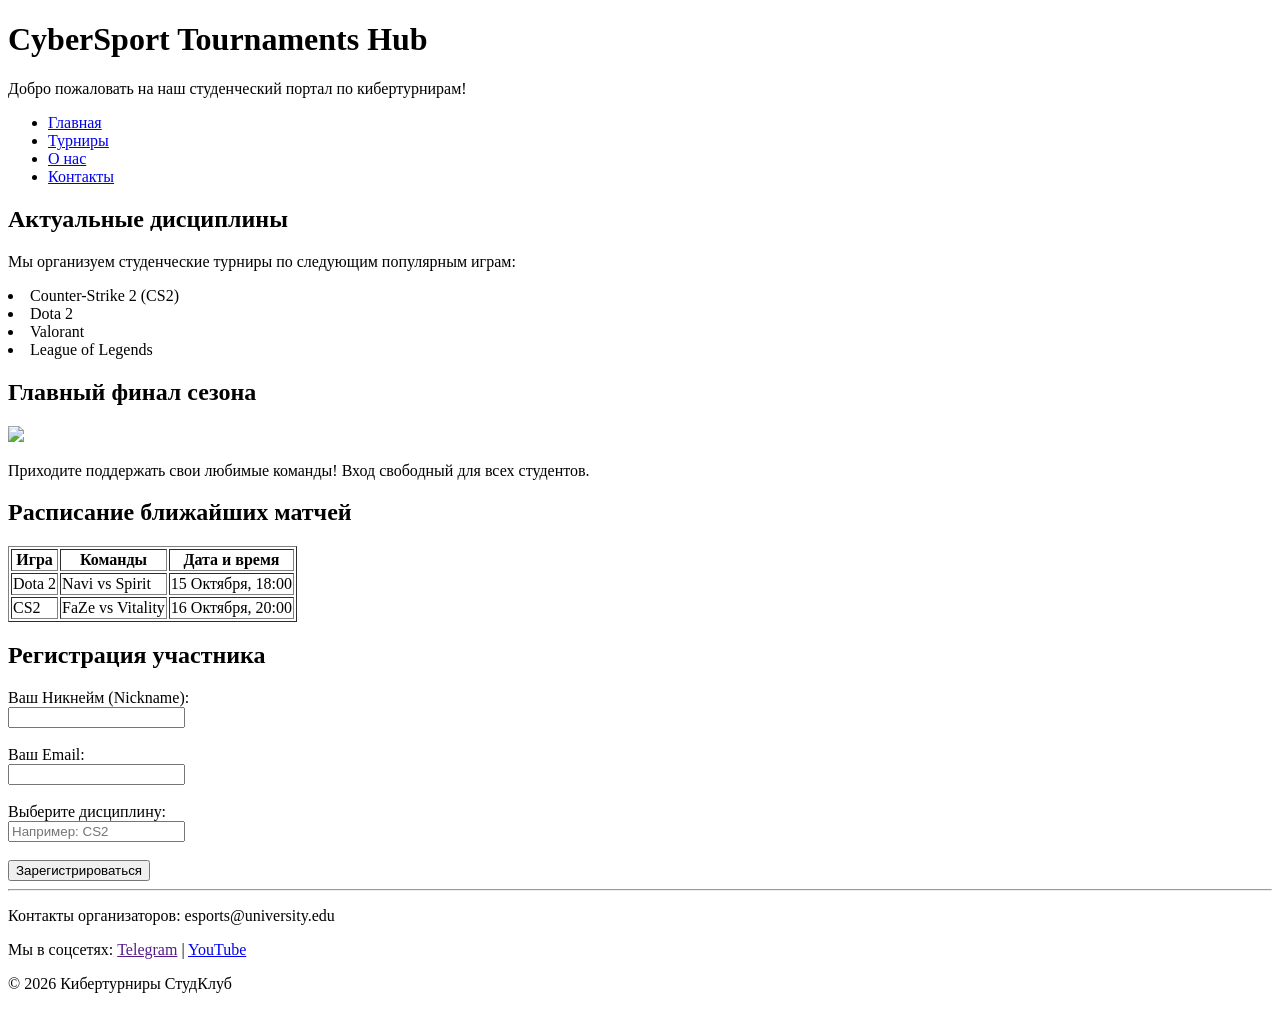
==== contact.html @ bd3633f8 "Rename Assainment 2.html to contact.html" ====
<!DOCTYPE html>
<html lang="ru">
<head>
    <meta charset="UTF-8">
    <title>Киберспортивные Турниры 2026 - Главная</title>
</head>
<body>

    <!-- Шапка сайта -->
    <header>
        <h1>CyberSport Tournaments Hub</h1>
        <p>Добро пожаловать на наш студенческий портал по кибертурнирам!</p>
    </header>

    <!-- Навигация (просто ссылки списком) -->
    <nav>
        <ul>
            <li><a href="index.html">Главная</a></li>
            <li><a href="services.html">Турниры</a></li>
            <li><a href="about.html">О нас</a></li>
            <li><a href="contact.html">Контакты</a></li>
        </ul>
    </nav>

    <main>
        <!-- Секция 1: Описание -->
        <section>
            <h2>Актуальные дисциплины</h2>
            <p>Мы организуем студенческие турниры по следующим популярным играм:</p>
            
            <!-- Банальная студенческая ошибка №1: Одиночный <li> вне списка (забыл закрыть или открыть <ul>) -->
            <li>Counter-Strike 2 (CS2)</li>
            <li>Dota 2</li>
            <li>Valorant</li>
            <li>League of Legends</li>
        </section>

        <!-- Секция 2: Фото и баннер -->
        <section>
            <h2>Главный финал сезона</h2>
            <!-- Банальная студенческая ошибка №2: Забыл атрибут alt у картинки и путь написал просто на файл -->
            <img src="tournament_banner.jpg" width="400">
            <p>Приходите поддержать свои любимые команды! Вход свободный для всех студентов.</p>
        </section>

        <!-- Секция 3: Таблица расписания -->
        <section>
            <h2>Расписание ближайших матчей</h2>
            <!-- Простая таблица с атрибутом border, как делают новички -->
            <table border="1">
                <tr>
                    <th>Игра</th>
                    <th>Команды</th>
                    <th>Дата и время</th>
                </tr>
                <tr>
                    <td>Dota 2</td>
                    <td>Navi vs Spirit</td>
                    <td>15 Октября, 18:00</td>
                </tr>
                <tr>
                    <td>CS2</td>
                    <td>FaZe vs Vitality</td>
                    <td>16 Октября, 20:00</td>
                </tr>
            </table>
        </section>

        <!-- Секция 4: Форма регистрации на турнир -->
        <section>
            <h2>Регистрация участника</h2>
            <form>
                <!-- Банальная студенческая ошибка №3: Не привязал <label> к <input> через атрибуты for и id -->
                <label>Ваш Никнейм (Nickname):</label><br>
                <input type="text" name="nickname"><br><br>

                <label>Ваш Email:</label><br>
                <input type="email" name="email"><br><br>

                <label>Выберите дисциплину:</label><br>
                <input type="text" placeholder="Например: CS2"><br><br>

                <!-- Обычная кнопка отправки -->
                <input type="submit" value="Зарегистрироваться">
            </form>
        </section>
    </main>

    <!-- Подвал сайта -->
    <footer>
        <hr>
        <p>Контакты организаторов: esports@university.edu</p>
        <!-- Банальная студенческая ошибка №4: Опечатка в теге или незакрытая ссылка (тут просто пустой href) -->
        <p>Мы в соцсетях: <a href="">Telegram</a> | <a href="https://youtube.com">YouTube</a></p>
        <p>&copy; 2026 Кибертурниры СтудКлуб</p>
    </footer>

</body>
</html>
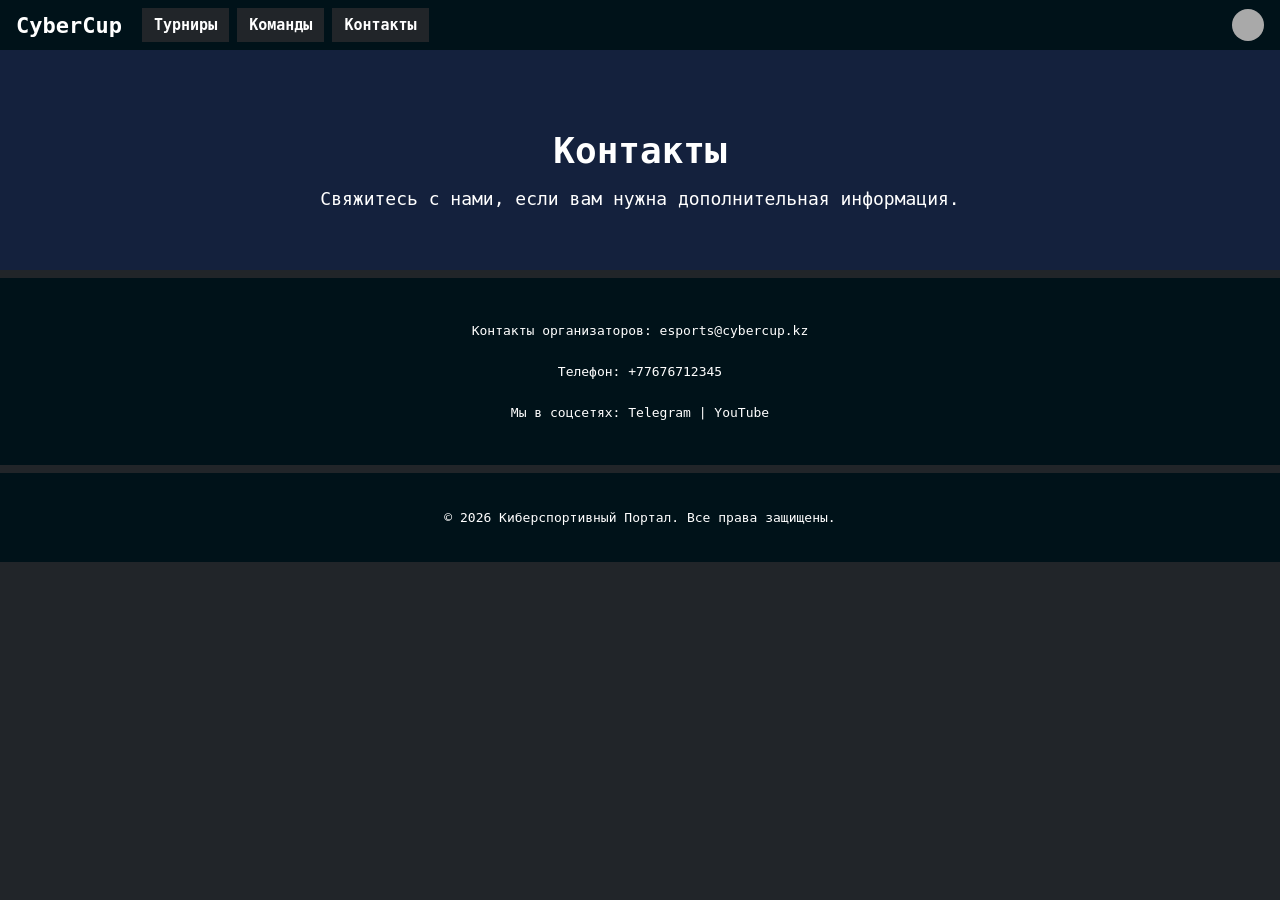
==== commit e9ebf357: "Add files via upload" ====
--- a/contact.html
+++ b/contact.html
@@ -1,99 +1,45 @@
 <!DOCTYPE html>
 <html lang="ru">
-<head>
-    <meta charset="UTF-8">
-    <title>Киберспортивные Турниры 2026 - Главная</title>
-</head>
-<body>
+    <head>
+        <meta charset="UTF-8">
+        <meta name="viewport" content="width=device-width, initial-scale=1.0">
+        <title>CyberCup | Contacts</title>
+        <link rel="stylesheet" href="css/style.css">
+    </head>
+    <body>
+        <header class="navbar">
+            <div class="nav-wrapper">
+                <a href="index.html" class="logo">CyberCup</a>
+                <nav>
+                    <a class="nav-link" href="tournaments.html">Турниры</a>
+                    <a class="nav-link" href="teams.html">Команды</a>
+                    <a class="nav-link" href="contact.html">Контакты</a>
+                </nav>
+            </div>
+            <div class="avatar">
+                <div>&nbsp;</div>
+            </div>
+        </header>
 
-    <!-- Шапка сайта -->
-    <header>
-        <h1>CyberSport Tournaments Hub</h1>
-        <p>Добро пожаловать на наш студенческий портал по кибертурнирам!</p>
-    </header>
+        <div class="container">
+            <section class="about-card">
+                <div class="about-text">
+                    <h1>Контакты</h1>
+                    <p>
+                        Свяжитесь с нами, если вам нужна дополнительная информация.
+                    </p>
+                </div>
+            </section>
 
-    <!-- Навигация (просто ссылки списком) -->
-    <nav>
-        <ul>
-            <li><a href="index.html">Главная</a></li>
-            <li><a href="services.html">Турниры</a></li>
-            <li><a href="about.html">О нас</a></li>
-            <li><a href="contact.html">Контакты</a></li>
-        </ul>
-    </nav>
+            <section class="card">
+                <p>Контакты организаторов: esports@cybercup.kz</p>
+                <p>Телефон: +77676712345</p>
+                <p>Мы в соцсетях: Telegram | YouTube</p>
+            </section>
 
-    <main>
-        <!-- Секция 1: Описание -->
-        <section>
-            <h2>Актуальные дисциплины</h2>
-            <p>Мы организуем студенческие турниры по следующим популярным играм:</p>
-            
-            <!-- Банальная студенческая ошибка №1: Одиночный <li> вне списка (забыл закрыть или открыть <ul>) -->
-            <li>Counter-Strike 2 (CS2)</li>
-            <li>Dota 2</li>
-            <li>Valorant</li>
-            <li>League of Legends</li>
-        </section>
-
-        <!-- Секция 2: Фото и баннер -->
-        <section>
-            <h2>Главный финал сезона</h2>
-            <!-- Банальная студенческая ошибка №2: Забыл атрибут alt у картинки и путь написал просто на файл -->
-            <img src="tournament_banner.jpg" width="400">
-            <p>Приходите поддержать свои любимые команды! Вход свободный для всех студентов.</p>
-        </section>
-
-        <!-- Секция 3: Таблица расписания -->
-        <section>
-            <h2>Расписание ближайших матчей</h2>
-            <!-- Простая таблица с атрибутом border, как делают новички -->
-            <table border="1">
-                <tr>
-                    <th>Игра</th>
-                    <th>Команды</th>
-                    <th>Дата и время</th>
-                </tr>
-                <tr>
-                    <td>Dota 2</td>
-                    <td>Navi vs Spirit</td>
-                    <td>15 Октября, 18:00</td>
-                </tr>
-                <tr>
-                    <td>CS2</td>
-                    <td>FaZe vs Vitality</td>
-                    <td>16 Октября, 20:00</td>
-                </tr>
-            </table>
-        </section>
-
-        <!-- Секция 4: Форма регистрации на турнир -->
-        <section>
-            <h2>Регистрация участника</h2>
-            <form>
-                <!-- Банальная студенческая ошибка №3: Не привязал <label> к <input> через атрибуты for и id -->
-                <label>Ваш Никнейм (Nickname):</label><br>
-                <input type="text" name="nickname"><br><br>
-
-                <label>Ваш Email:</label><br>
-                <input type="email" name="email"><br><br>
-
-                <label>Выберите дисциплину:</label><br>
-                <input type="text" placeholder="Например: CS2"><br><br>
-
-                <!-- Обычная кнопка отправки -->
-                <input type="submit" value="Зарегистрироваться">
-            </form>
-        </section>
-    </main>
-
-    <!-- Подвал сайта -->
-    <footer>
-        <hr>
-        <p>Контакты организаторов: esports@university.edu</p>
-        <!-- Банальная студенческая ошибка №4: Опечатка в теге или незакрытая ссылка (тут просто пустой href) -->
-        <p>Мы в соцсетях: <a href="">Telegram</a> | <a href="https://youtube.com">YouTube</a></p>
-        <p>&copy; 2026 Кибертурниры СтудКлуб</p>
-    </footer>
-
-</body>
+            <footer class="footer">
+                <p>&copy; 2026 Киберспортивный Портал. Все права защищены.</p>
+            </footer>
+        </div>
+    </body>
 </html>
--- a/css/style.css
+++ b/css/style.css
@@ -0,0 +1,276 @@
+*, *::before, *::after {
+    box-sizing: border-box;
+}
+
+html {
+    font-family: monospace;
+}
+
+body {
+    background-color: #212529;
+    color: white;
+    margin: 0;
+    overflow-x: hidden;
+}
+
+.navbar {
+    display: flex;
+    position: fixed;
+    top: 0;
+    left: 0;
+    background-color: #001219;
+    align-items: center;
+    justify-content: space-between;
+    width: 100%;
+    z-index: 1000;
+    padding: 8px 16px;
+}
+
+.nav-wrapper {
+    display: flex;
+    flex-direction: row;
+    align-items: center;
+    gap: 20px;
+    flex-wrap: wrap;
+}
+
+.logo {
+    color: white;
+    text-decoration: none;
+    font-size: 22px;
+    font-weight: bold;
+}
+
+nav {
+    display: flex;
+    gap: 8px;
+    flex-wrap: wrap;
+}
+
+.nav-link {
+    text-decoration: none;
+    background-color: #212529;
+    color: white;
+    font-size: 15px;
+    font-weight: bold;
+    padding: 8px 12px;
+    transition: background-color 0.2s ease;
+}
+
+.nav-link:hover {
+    background-color: #14213d;
+}
+
+.avatar {
+    display: flex;
+    background-color: darkgray;
+    border-radius: 100%;
+    min-width: 32px;
+    height: 32px;
+}
+
+.container {
+    display: flex;
+    flex-direction: column;
+    margin-top: 40px;
+    gap: 8px;
+    width: 100%;
+}
+
+.about-card {
+    background-color: #14213d;
+    color: white;
+    padding: 60px 20px;
+    text-align: center;
+}
+
+.about-text h1 {
+    font-size: clamp(24px, 4vw, 36px);
+    margin-bottom: 16px;
+}
+
+.about-text p {
+    font-size: clamp(14px, 2vw, 18px);
+    max-width: 750px;
+    margin: 0 auto;
+    line-height: 1.3;
+}
+
+.card {
+    background-color: #001219;
+    color: white;
+    padding: 32px 16px;
+    display: flex;
+    flex-direction: column;
+    align-items: center;
+    width: 100%;
+}
+
+.card h2 {
+    font-size: clamp(20px, 3vw, 28px);
+    margin-bottom: 24px;
+    text-align: center;
+}
+
+.projects-grid,
+.tournaments-grid {
+    display: grid;
+    grid-template-columns: repeat(auto-fit, minmax(300px, 1fr));
+    max-width: 1100px;
+    width: 100%;
+    gap: 16px;
+    padding: 0 8px;
+}
+
+.teams-grid {
+    display: grid;
+    grid-template-columns: repeat(auto-fit, minmax(260px, 1fr));
+    max-width: 1200px;
+    width: 100%;
+    gap: 16px;
+    padding: 0 8px;
+}
+
+.project-card,
+.tournament-card,
+.team-card {
+    background-color: #212529;
+    color: white;
+    padding: 16px;
+    text-align: center;
+    display: flex;
+    flex-direction: column;
+    justify-content: center;
+    align-items: center;
+}
+
+.team-card img,
+.tournament-card img {
+    max-width: 100%;
+    height: auto;
+    object-fit: cover;
+}
+
+.skills-list {
+    display: flex;
+    flex-wrap: wrap;
+    justify-content: center;
+    gap: 16px;
+    padding: 0;
+    list-style: none;
+    max-width: 900px;
+}
+
+.skills-list li {
+    background-color: #212529;
+    padding: 12px 16px;
+    text-align: center;
+}
+
+.contact-form {
+    display: flex;
+    flex-direction: column;
+    align-items: center;
+    width: 100%;
+}
+
+.form-group {
+    display: flex;
+    flex-direction: column;
+    margin-bottom: 16px;
+    width: 100%;
+    max-width: 450px;
+    gap: 8px;
+    padding: 0 8px;
+}
+
+.form-group input,
+.form-group textarea {
+    width: 100%;
+    padding: 12px;
+    border: 1px solid #495057;
+    background-color: #212529;
+    color: white;
+    font-family: inherit;
+}
+
+.btn {
+    background-color: #14213d;
+    color: white;
+    border: none;
+    padding: 12px 32px;
+    font-size: 16px;
+    font-weight: bold;
+    cursor: pointer;
+    transition: background 0.2s ease;
+}
+
+.btn:hover {
+    background-color: #1d3557;
+}
+
+.footer {
+    display: flex;
+    align-items: center;
+    justify-content: center;
+    background-color: #001219;
+    color: white;
+    padding: 24px 16px;
+    text-align: center;
+}
+
+@media screen and (max-width: 768px) {
+    .container {
+        margin-top: 45px;
+    }
+
+    .navbar {
+        padding: 10px 12px;
+    }
+
+    .skills-list {
+        flex-direction: column;
+        width: 100%;
+        max-width: 320px;
+    }
+
+    .skills-list li {
+        width: 100%;
+    }
+}
+
+@media screen and (max-width: 480px) {
+    .container {
+        margin-top: 60px;
+    }
+
+    .nav-wrapper {
+        justify-content: center;
+        gap: 12px;
+    }
+
+    .navbar {
+        justify-content: center;
+        gap: 12px;
+    }
+
+    .avatar {
+        display: none;
+    }
+
+    nav {
+        justify-content: center;
+        width: 100%;
+    }
+
+    .nav-link {
+        font-size: 14px;
+        padding: 6px 10px;
+    }
+
+    .projects-grid,
+    .tournaments-grid,
+    .teams-grid {
+        grid-template-columns: 1fr;
+    }
+}
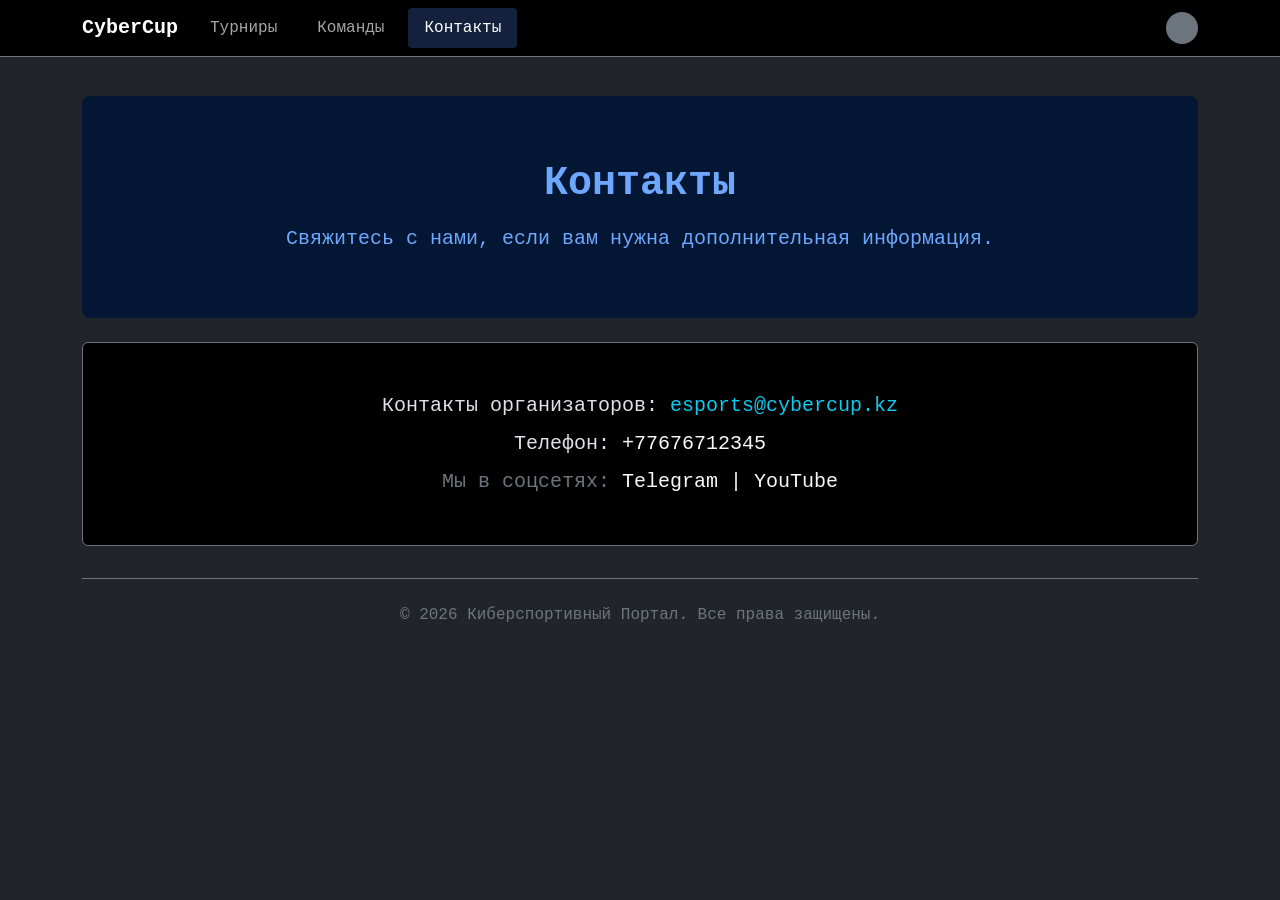
==== commit 8481ab14: "upd: bootstrap instead of css" ====
--- a/contact.html
+++ b/contact.html
@@ -1,45 +1,56 @@
 <!DOCTYPE html>
-<html lang="ru">
-    <head>
-        <meta charset="UTF-8">
-        <meta name="viewport" content="width=device-width, initial-scale=1.0">
-        <title>CyberCup | Contacts</title>
-        <link rel="stylesheet" href="css/style.css">
-    </head>
-    <body>
-        <header class="navbar">
-            <div class="nav-wrapper">
-                <a href="index.html" class="logo">CyberCup</a>
-                <nav>
-                    <a class="nav-link" href="tournaments.html">Турниры</a>
-                    <a class="nav-link" href="teams.html">Команды</a>
-                    <a class="nav-link" href="contact.html">Контакты</a>
-                </nav>
+<html lang="ru" data-bs-theme="dark">
+<head>
+    <meta charset="UTF-8">
+    <meta name="viewport" content="width=device-width, initial-scale=1.0">
+    <title>CyberCup | Contacts</title>
+    <link href="https://cdn.jsdelivr.net/npm/bootstrap@5.3.3/dist/css/bootstrap.min.css" rel="stylesheet">
+    <link rel="stylesheet" href="css/style.css">
+</head>
+<body class="font-monospace bg-dark text-light">
+    <nav class="navbar navbar-expand-lg bg-black border-bottom border-secondary fixed-top">
+        <div class="container">
+            <a class="navbar-brand fw-bold" href="index.html">CyberCup</a>
+            <button class="navbar-toggler" type="button" data-bs-toggle="collapse" data-bs-target="#mainNavbar">
+                <span class="navbar-toggler-icon"></span>
+            </button>
+            <div class="collapse navbar-collapse" id="mainNavbar">
+                <ul class="navbar-nav me-auto mb-2 mb-lg-0 gap-lg-2">
+                    <li class="nav-item"><a class="nav-link px-3" href="tournaments.html">Турниры</a></li>
+                    <li class="nav-item"><a class="nav-link px-3" href="teams.html">Команды</a></li>
+                    <li class="nav-item"><a class="nav-link active px-3" href="contact.html">Контакты</a></li>
+                </ul>
+                <div class="d-none d-lg-block">
+                    <div class="rounded-circle bg-secondary" style="width: 32px; height: 32px;"></div>
+                </div>
             </div>
-            <div class="avatar">
-                <div>&nbsp;</div>
+        </div>
+    </nav>
+
+    <main class="container pt-5 mt-5 d-flex flex-column gap-4">
+        <section class="card bg-primary-subtle text-primary-emphasis border-0 py-5 px-3 text-center rounded-3">
+            <div class="card-body">
+                <h1 class="display-6 fw-bold mb-3">Контакты</h1>
+                <p class="lead mx-auto mb-0" style="max-width: 750px;">
+                    Свяжитесь с нами, если вам нужна дополнительная информация.
+                </p>
             </div>
-        </header>
+        </section>
 
-        <div class="container">
-            <section class="about-card">
-                <div class="about-text">
-                    <h1>Контакты</h1>
-                    <p>
-                        Свяжитесь с нами, если вам нужна дополнительная информация.
-                    </p>
-                </div>
-            </section>
+        <section class="card bg-black border-secondary p-4 text-center">
+            <div class="card-body py-4">
+                <p class="fs-5 mb-2">Контакты организаторов: <a href="mailto:esports@cybercup.kz" class="link-info text-decoration-none">esports@cybercup.kz</a></p>
+                <p class="fs-5 mb-2">Телефон: <a href="tel:+77676712345" class="link-light text-decoration-none">+77676712345</a></p>
+                <p class="fs-5 mb-0 text-secondary">Мы в соцсетях: <span class="text-light">Telegram | YouTube</span></p>
+            </div>
+        </section>
 
-            <section class="card">
-                <p>Контакты организаторов: esports@cybercup.kz</p>
-                <p>Телефон: +77676712345</p>
-                <p>Мы в соцсетях: Telegram | YouTube</p>
-            </section>
+        <footer class="text-center py-4 text-secondary border-top border-secondary mt-2">
+            <p class="mb-0">&copy; 2026 Киберспортивный Портал. Все права защищены.</p>
+        </footer>
 
-            <footer class="footer">
-                <p>&copy; 2026 Киберспортивный Портал. Все права защищены.</p>
-            </footer>
-        </div>
-    </body>
+    </main>
+
+    <script src="https://cdn.jsdelivr.net/npm/bootstrap@5.3.3/dist/js/bootstrap.bundle.min.js"></script>
+</body>
 </html>
--- a/css/style.css
+++ b/css/style.css
@@ -1,276 +1,14 @@
-*, *::before, *::after {
-    box-sizing: border-box;
+body {
+    font-family: monospace, sans-serif;
 }
 
-html {
-    font-family: monospace;
-}
-
-body {
-    background-color: #212529;
-    color: white;
-    margin: 0;
-    overflow-x: hidden;
-}
-
-.navbar {
-    display: flex;
-    position: fixed;
-    top: 0;
-    left: 0;
-    background-color: #001219;
-    align-items: center;
-    justify-content: space-between;
-    width: 100%;
-    z-index: 1000;
-    padding: 8px 16px;
-}
-
-.nav-wrapper {
-    display: flex;
-    flex-direction: row;
-    align-items: center;
-    gap: 20px;
-    flex-wrap: wrap;
-}
-
-.logo {
-    color: white;
-    text-decoration: none;
-    font-size: 22px;
-    font-weight: bold;
-}
-
-nav {
-    display: flex;
-    gap: 8px;
-    flex-wrap: wrap;
-}
-
-.nav-link {
-    text-decoration: none;
-    background-color: #212529;
-    color: white;
-    font-size: 15px;
-    font-weight: bold;
-    padding: 8px 12px;
+.navbar .nav-link {
+    border-radius: 4px;
     transition: background-color 0.2s ease;
 }
 
-.nav-link:hover {
+.navbar .nav-link:hover,
+.navbar .nav-link.active {
     background-color: #14213d;
+    color: #fff !important;
 }
-
-.avatar {
-    display: flex;
-    background-color: darkgray;
-    border-radius: 100%;
-    min-width: 32px;
-    height: 32px;
-}
-
-.container {
-    display: flex;
-    flex-direction: column;
-    margin-top: 40px;
-    gap: 8px;
-    width: 100%;
-}
-
-.about-card {
-    background-color: #14213d;
-    color: white;
-    padding: 60px 20px;
-    text-align: center;
-}
-
-.about-text h1 {
-    font-size: clamp(24px, 4vw, 36px);
-    margin-bottom: 16px;
-}
-
-.about-text p {
-    font-size: clamp(14px, 2vw, 18px);
-    max-width: 750px;
-    margin: 0 auto;
-    line-height: 1.3;
-}
-
-.card {
-    background-color: #001219;
-    color: white;
-    padding: 32px 16px;
-    display: flex;
-    flex-direction: column;
-    align-items: center;
-    width: 100%;
-}
-
-.card h2 {
-    font-size: clamp(20px, 3vw, 28px);
-    margin-bottom: 24px;
-    text-align: center;
-}
-
-.projects-grid,
-.tournaments-grid {
-    display: grid;
-    grid-template-columns: repeat(auto-fit, minmax(300px, 1fr));
-    max-width: 1100px;
-    width: 100%;
-    gap: 16px;
-    padding: 0 8px;
-}
-
-.teams-grid {
-    display: grid;
-    grid-template-columns: repeat(auto-fit, minmax(260px, 1fr));
-    max-width: 1200px;
-    width: 100%;
-    gap: 16px;
-    padding: 0 8px;
-}
-
-.project-card,
-.tournament-card,
-.team-card {
-    background-color: #212529;
-    color: white;
-    padding: 16px;
-    text-align: center;
-    display: flex;
-    flex-direction: column;
-    justify-content: center;
-    align-items: center;
-}
-
-.team-card img,
-.tournament-card img {
-    max-width: 100%;
-    height: auto;
-    object-fit: cover;
-}
-
-.skills-list {
-    display: flex;
-    flex-wrap: wrap;
-    justify-content: center;
-    gap: 16px;
-    padding: 0;
-    list-style: none;
-    max-width: 900px;
-}
-
-.skills-list li {
-    background-color: #212529;
-    padding: 12px 16px;
-    text-align: center;
-}
-
-.contact-form {
-    display: flex;
-    flex-direction: column;
-    align-items: center;
-    width: 100%;
-}
-
-.form-group {
-    display: flex;
-    flex-direction: column;
-    margin-bottom: 16px;
-    width: 100%;
-    max-width: 450px;
-    gap: 8px;
-    padding: 0 8px;
-}
-
-.form-group input,
-.form-group textarea {
-    width: 100%;
-    padding: 12px;
-    border: 1px solid #495057;
-    background-color: #212529;
-    color: white;
-    font-family: inherit;
-}
-
-.btn {
-    background-color: #14213d;
-    color: white;
-    border: none;
-    padding: 12px 32px;
-    font-size: 16px;
-    font-weight: bold;
-    cursor: pointer;
-    transition: background 0.2s ease;
-}
-
-.btn:hover {
-    background-color: #1d3557;
-}
-
-.footer {
-    display: flex;
-    align-items: center;
-    justify-content: center;
-    background-color: #001219;
-    color: white;
-    padding: 24px 16px;
-    text-align: center;
-}
-
-@media screen and (max-width: 768px) {
-    .container {
-        margin-top: 45px;
-    }
-
-    .navbar {
-        padding: 10px 12px;
-    }
-
-    .skills-list {
-        flex-direction: column;
-        width: 100%;
-        max-width: 320px;
-    }
-
-    .skills-list li {
-        width: 100%;
-    }
-}
-
-@media screen and (max-width: 480px) {
-    .container {
-        margin-top: 60px;
-    }
-
-    .nav-wrapper {
-        justify-content: center;
-        gap: 12px;
-    }
-
-    .navbar {
-        justify-content: center;
-        gap: 12px;
-    }
-
-    .avatar {
-        display: none;
-    }
-
-    nav {
-        justify-content: center;
-        width: 100%;
-    }
-
-    .nav-link {
-        font-size: 14px;
-        padding: 6px 10px;
-    }
-
-    .projects-grid,
-    .tournaments-grid,
-    .teams-grid {
-        grid-template-columns: 1fr;
-    }
-}
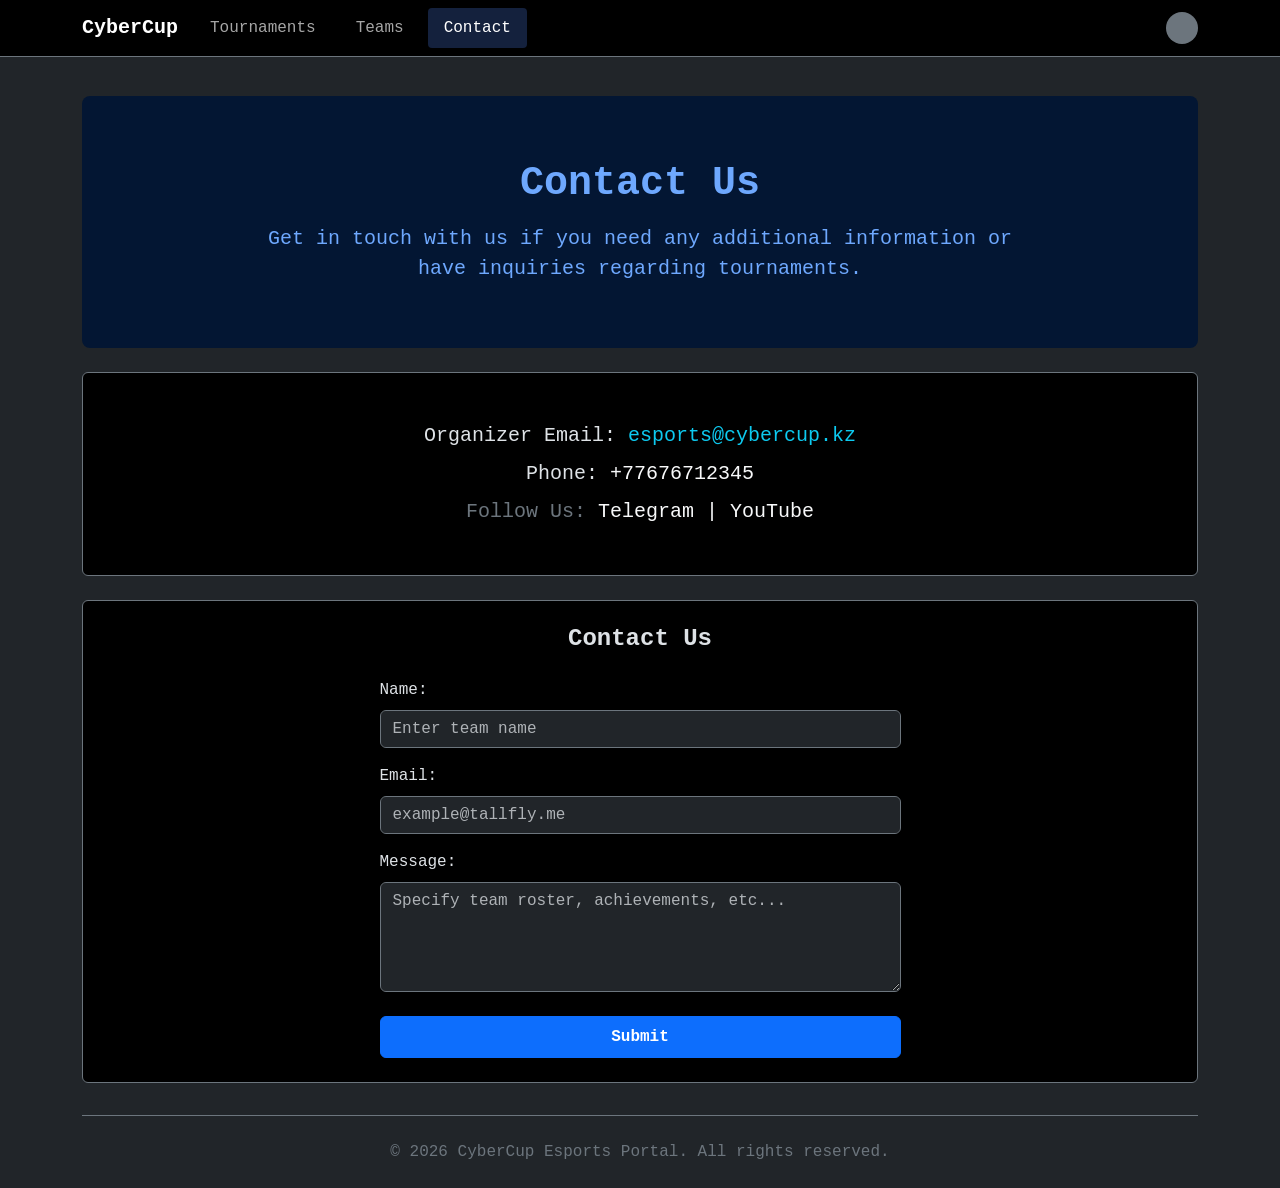
==== commit 917fbcf7: "upd: english localization" ====
--- a/contact.html
+++ b/contact.html
@@ -1,5 +1,5 @@
 <!DOCTYPE html>
-<html lang="ru" data-bs-theme="dark">
+<html lang="en" data-bs-theme="dark">
 <head>
     <meta charset="UTF-8">
     <meta name="viewport" content="width=device-width, initial-scale=1.0">
@@ -11,14 +11,14 @@
     <nav class="navbar navbar-expand-lg bg-black border-bottom border-secondary fixed-top">
         <div class="container">
             <a class="navbar-brand fw-bold" href="index.html">CyberCup</a>
-            <button class="navbar-toggler" type="button" data-bs-toggle="collapse" data-bs-target="#mainNavbar">
+            <button class="navbar-toggler" type="button" data-bs-toggle="collapse" data-bs-target="#mainNavbar" aria-controls="mainNavbar" aria-expanded="false" aria-label="Toggle navigation">
                 <span class="navbar-toggler-icon"></span>
             </button>
             <div class="collapse navbar-collapse" id="mainNavbar">
                 <ul class="navbar-nav me-auto mb-2 mb-lg-0 gap-lg-2">
-                    <li class="nav-item"><a class="nav-link px-3" href="tournaments.html">Турниры</a></li>
-                    <li class="nav-item"><a class="nav-link px-3" href="teams.html">Команды</a></li>
-                    <li class="nav-item"><a class="nav-link active px-3" href="contact.html">Контакты</a></li>
+                    <li class="nav-item"><a class="nav-link px-3" href="tournaments.html">Tournaments</a></li>
+                    <li class="nav-item"><a class="nav-link px-3" href="teams.html">Teams</a></li>
+                    <li class="nav-item"><a class="nav-link active px-3" href="contact.html">Contact</a></li>
                 </ul>
                 <div class="d-none d-lg-block">
                     <div class="rounded-circle bg-secondary" style="width: 32px; height: 32px;"></div>
@@ -30,23 +30,60 @@
     <main class="container pt-5 mt-5 d-flex flex-column gap-4">
         <section class="card bg-primary-subtle text-primary-emphasis border-0 py-5 px-3 text-center rounded-3">
             <div class="card-body">
-                <h1 class="display-6 fw-bold mb-3">Контакты</h1>
+                <h1 class="display-6 fw-bold mb-3">Contact Us</h1>
                 <p class="lead mx-auto mb-0" style="max-width: 750px;">
-                    Свяжитесь с нами, если вам нужна дополнительная информация.
+                    Get in touch with us if you need any additional information or have inquiries regarding tournaments.
                 </p>
             </div>
         </section>
 
         <section class="card bg-black border-secondary p-4 text-center">
             <div class="card-body py-4">
-                <p class="fs-5 mb-2">Контакты организаторов: <a href="mailto:esports@cybercup.kz" class="link-info text-decoration-none">esports@cybercup.kz</a></p>
-                <p class="fs-5 mb-2">Телефон: <a href="tel:+77676712345" class="link-light text-decoration-none">+77676712345</a></p>
-                <p class="fs-5 mb-0 text-secondary">Мы в соцсетях: <span class="text-light">Telegram | YouTube</span></p>
+                <p class="fs-5 mb-2">Organizer Email: <a href="mailto:esports@cybercup.kz" class="link-info text-decoration-none">esports@cybercup.kz</a></p>
+                <p class="fs-5 mb-2">Phone: <a href="tel:+77676712345" class="link-light text-decoration-none">+77676712345</a></p>
+                <p class="fs-5 mb-0 text-secondary">Follow Us: <span class="text-light">Telegram | YouTube</span></p>
+            </div>
+        </section>
+
+        <section id="contact" class="card bg-black border-secondary p-4">
+            <h2 class="h4 fw-bold mb-4 text-center">Contact Us</h2>
+            <div class="row justify-content-center">
+                <div class="col-12 col-md-8 col-lg-6">
+                    <form>
+                        <div class="mb-3">
+                            <label for="name" class="form-label">Name:</label>
+                            <input type="text"
+                                class="form-control bg-dark text-light border-secondary"
+                                id="name"
+                                placeholder="Enter team name"
+                                required
+                            >
+                        </div>
+                        <div class="mb-3">
+                            <label for="email" class="form-label">Email:</label>
+                            <input type="email"
+                                class="form-control bg-dark text-light border-secondary"
+                                id="email"
+                                placeholder="example@tallfly.me"
+                                required
+                            >
+                        </div>
+                        <div class="mb-4">
+                            <label for="message" class="form-label">Message:</label>
+                            <textarea class="form-control bg-dark text-light border-secondary"
+                                id="message"
+                                rows="4"
+                                placeholder="Specify team roster, achievements, etc..."
+                            ></textarea>
+                        </div>
+                        <button type="submit" class="btn btn-primary w-100 py-2 fw-bold">Submit</button>
+                    </form>
+                </div>
             </div>
         </section>
 
         <footer class="text-center py-4 text-secondary border-top border-secondary mt-2">
-            <p class="mb-0">&copy; 2026 Киберспортивный Портал. Все права защищены.</p>
+            <p class="mb-0">&copy; 2026 CyberCup Esports Portal. All rights reserved.</p>
         </footer>
 
     </main>
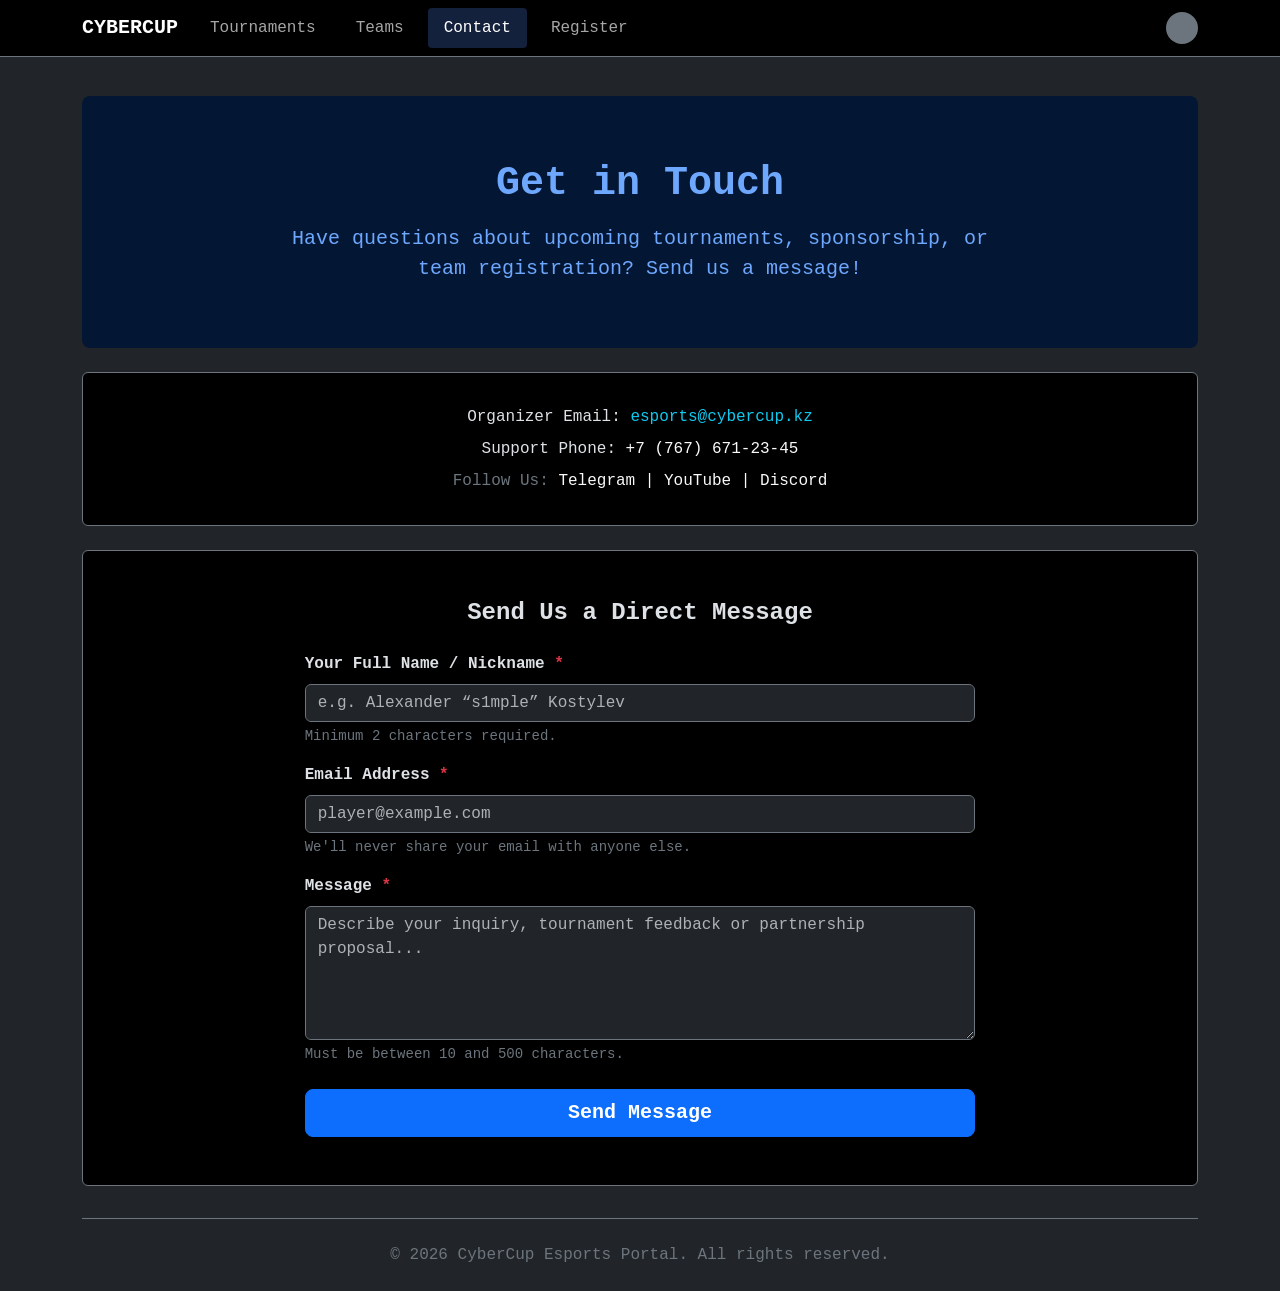
==== commit c4ce52ee: "feat: contact form validation" ====
--- a/contact.html
+++ b/contact.html
@@ -3,14 +3,14 @@
 <head>
     <meta charset="UTF-8">
     <meta name="viewport" content="width=device-width, initial-scale=1.0">
-    <title>CyberCup | Contacts</title>
+    <title>CyberCup | Contact Us</title>
     <link href="https://cdn.jsdelivr.net/npm/bootstrap@5.3.3/dist/css/bootstrap.min.css" rel="stylesheet">
     <link rel="stylesheet" href="css/style.css">
 </head>
 <body class="font-monospace bg-dark text-light">
     <nav class="navbar navbar-expand-lg bg-black border-bottom border-secondary fixed-top">
         <div class="container">
-            <a class="navbar-brand fw-bold" href="index.html">CyberCup</a>
+            <a class="navbar-brand fw-bold text-uppercase" href="index.html">CyberCup</a>
             <button class="navbar-toggler" type="button" data-bs-toggle="collapse" data-bs-target="#mainNavbar" aria-controls="mainNavbar" aria-expanded="false" aria-label="Toggle navigation">
                 <span class="navbar-toggler-icon"></span>
             </button>
@@ -19,6 +19,7 @@
                     <li class="nav-item"><a class="nav-link px-3" href="tournaments.html">Tournaments</a></li>
                     <li class="nav-item"><a class="nav-link px-3" href="teams.html">Teams</a></li>
                     <li class="nav-item"><a class="nav-link active px-3" href="contact.html">Contact</a></li>
+                    <li class="nav-item"><a class="nav-link px-3" href="register.html">Register</a></li>
                 </ul>
                 <div class="d-none d-lg-block">
                     <div class="rounded-circle bg-secondary" style="width: 32px; height: 32px;"></div>
@@ -30,53 +31,76 @@
     <main class="container pt-5 mt-5 d-flex flex-column gap-4">
         <section class="card bg-primary-subtle text-primary-emphasis border-0 py-5 px-3 text-center rounded-3">
             <div class="card-body">
-                <h1 class="display-6 fw-bold mb-3">Contact Us</h1>
+                <h1 class="display-6 fw-bold mb-3">Get in Touch</h1>
                 <p class="lead mx-auto mb-0" style="max-width: 750px;">
-                    Get in touch with us if you need any additional information or have inquiries regarding tournaments.
+                    Have questions about upcoming tournaments, sponsorship, or team registration? Send us a message!
                 </p>
             </div>
         </section>
 
         <section class="card bg-black border-secondary p-4 text-center">
-            <div class="card-body py-4">
-                <p class="fs-5 mb-2">Organizer Email: <a href="mailto:esports@cybercup.kz" class="link-info text-decoration-none">esports@cybercup.kz</a></p>
-                <p class="fs-5 mb-2">Phone: <a href="tel:+77676712345" class="link-light text-decoration-none">+77676712345</a></p>
-                <p class="fs-5 mb-0 text-secondary">Follow Us: <span class="text-light">Telegram | YouTube</span></p>
+            <div class="card-body py-2">
+                <p class="fs-6 mb-2">Organizer Email: <a href="mailto:esports@cybercup.kz" class="link-info text-decoration-none">esports@cybercup.kz</a></p>
+                <p class="fs-6 mb-2">Support Phone: <a href="tel:+77676712345" class="link-light text-decoration-none">+7 (767) 671-23-45</a></p>
+                <p class="fs-6 mb-0 text-secondary">Follow Us: <span class="text-light">Telegram | YouTube | Discord</span></p>
             </div>
         </section>
 
-        <section id="contact" class="card bg-black border-secondary p-4">
-            <h2 class="h4 fw-bold mb-4 text-center">Contact Us</h2>
+        <section class="card bg-black border-secondary p-4 p-md-5">
+            <h2 class="h4 fw-bold mb-4 text-center">Send Us a Direct Message</h2>
+
+            <div id="contactSuccessAlert" class="alert alert-success d-none text-center" role="alert">
+                <strong>Thank you!</strong> Your message has been sent successfully. Our support team will reply within 24 hours.
+            </div>
+
             <div class="row justify-content-center">
-                <div class="col-12 col-md-8 col-lg-6">
-                    <form>
+                <div class="col-12 col-md-10 col-lg-8">
+                    <form id="contactForm" class="needs-validation" novalidate>
                         <div class="mb-3">
-                            <label for="name" class="form-label">Name:</label>
+                            <label for="contactName" class="form-label fw-semibold">Your Full Name / Nickname <span class="text-danger">*</span></label>
                             <input type="text"
-                                class="form-control bg-dark text-light border-secondary"
-                                id="name"
-                                placeholder="Enter team name"
-                                required
-                            >
+                                   class="form-control bg-dark text-light border-secondary"
+                                   id="contactName"
+                                   name="contactName"
+                                   placeholder="e.g. Alexander “s1mple” Kostylev"
+                                   minlength="2"
+                                   required>
+                            <div class="form-text text-secondary">Minimum 2 characters required.</div>
+                            <div class="valid-feedback">Looks good!</div>
+                            <div class="invalid-feedback">Please enter your name (at least 2 characters).</div>
                         </div>
+
                         <div class="mb-3">
-                            <label for="email" class="form-label">Email:</label>
+                            <label for="contactEmail" class="form-label fw-semibold">Email Address <span class="text-danger">*</span></label>
                             <input type="email"
-                                class="form-control bg-dark text-light border-secondary"
-                                id="email"
-                                placeholder="example@tallfly.me"
-                                required
-                            >
+                                   class="form-control bg-dark text-light border-secondary"
+                                   id="contactEmail"
+                                   name="contactEmail"
+                                   placeholder="player@example.com"
+                                   required>
+                            <div class="form-text text-secondary">We'll never share your email with anyone else.</div>
+                            <div class="valid-feedback">Valid email format.</div>
+                            <div class="invalid-feedback">Please provide a valid email address (e.g., name@domain.com).</div>
                         </div>
+
                         <div class="mb-4">
-                            <label for="message" class="form-label">Message:</label>
+                            <label for="contactMessage" class="form-label fw-semibold">Message <span class="text-danger">*</span></label>
                             <textarea class="form-control bg-dark text-light border-secondary"
-                                id="message"
-                                rows="4"
-                                placeholder="Specify team roster, achievements, etc..."
-                            ></textarea>
+                                      id="contactMessage"
+                                      name="contactMessage"
+                                      rows="5"
+                                      minlength="10"
+                                      maxlength="500"
+                                      placeholder="Describe your inquiry, tournament feedback or partnership proposal..."
+                                      required></textarea>
+                            <div class="form-text text-secondary">Must be between 10 and 500 characters.</div>
+                            <div class="valid-feedback">Message length is appropriate!</div>
+                            <div class="invalid-feedback">Your message must be between 10 and 500 characters long.</div>
                         </div>
-                        <button type="submit" class="btn btn-primary w-100 py-2 fw-bold">Submit</button>
+
+                        <div class="d-grid">
+                            <button type="submit" class="btn btn-primary btn-lg fw-bold">Send Message</button>
+                        </div>
                     </form>
                 </div>
             </div>
@@ -89,5 +113,24 @@
     </main>
 
     <script src="https://cdn.jsdelivr.net/npm/bootstrap@5.3.3/dist/js/bootstrap.bundle.min.js"></script>
+
+    <script>
+        const contactForm = document.getElementById('contactForm');
+        const contactAlert = document.getElementById('contactSuccessAlert');
+
+        contactForm.addEventListener('submit', function (event) {
+            event.preventDefault();
+            event.stopPropagation();
+
+            if (!contactForm.checkValidity()) {
+                contactForm.classList.add('was-validated');
+                contactAlert.classList.add('d-none');
+            } else {
+                contactForm.classList.remove('was-validated');
+                contactAlert.classList.remove('d-none');
+                contactForm.reset();
+            }
+        });
+    </script>
 </body>
 </html>
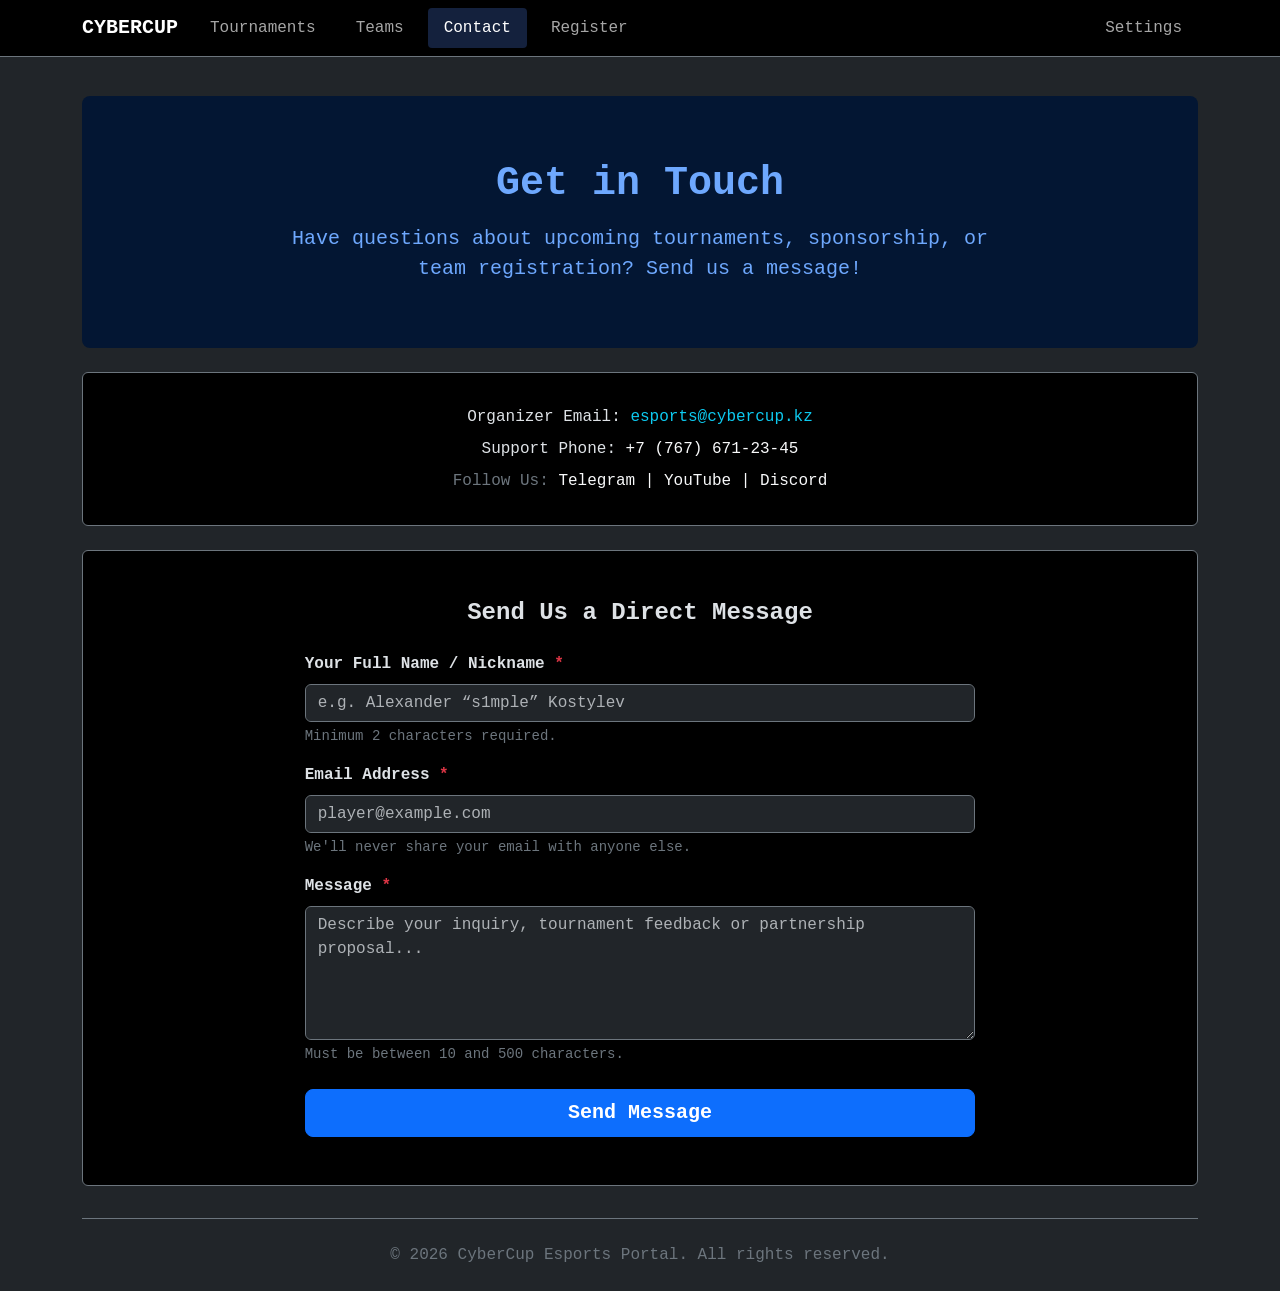
==== commit f8e533c8: "feat: settings page" ====
--- a/contact.html
+++ b/contact.html
@@ -21,9 +21,9 @@
                     <li class="nav-item"><a class="nav-link active px-3" href="contact.html">Contact</a></li>
                     <li class="nav-item"><a class="nav-link px-3" href="register.html">Register</a></li>
                 </ul>
-                <div class="d-none d-lg-block">
-                    <div class="rounded-circle bg-secondary" style="width: 32px; height: 32px;"></div>
-                </div>
+                <ul class="navbar-nav mb-2 mb-lg-0 gap-lg-2">
+                    <li class="nav-item"><a class="nav-link px-3" href="interactive.html">Settings</a></li>
+                </ul>
             </div>
         </div>
     </nav>
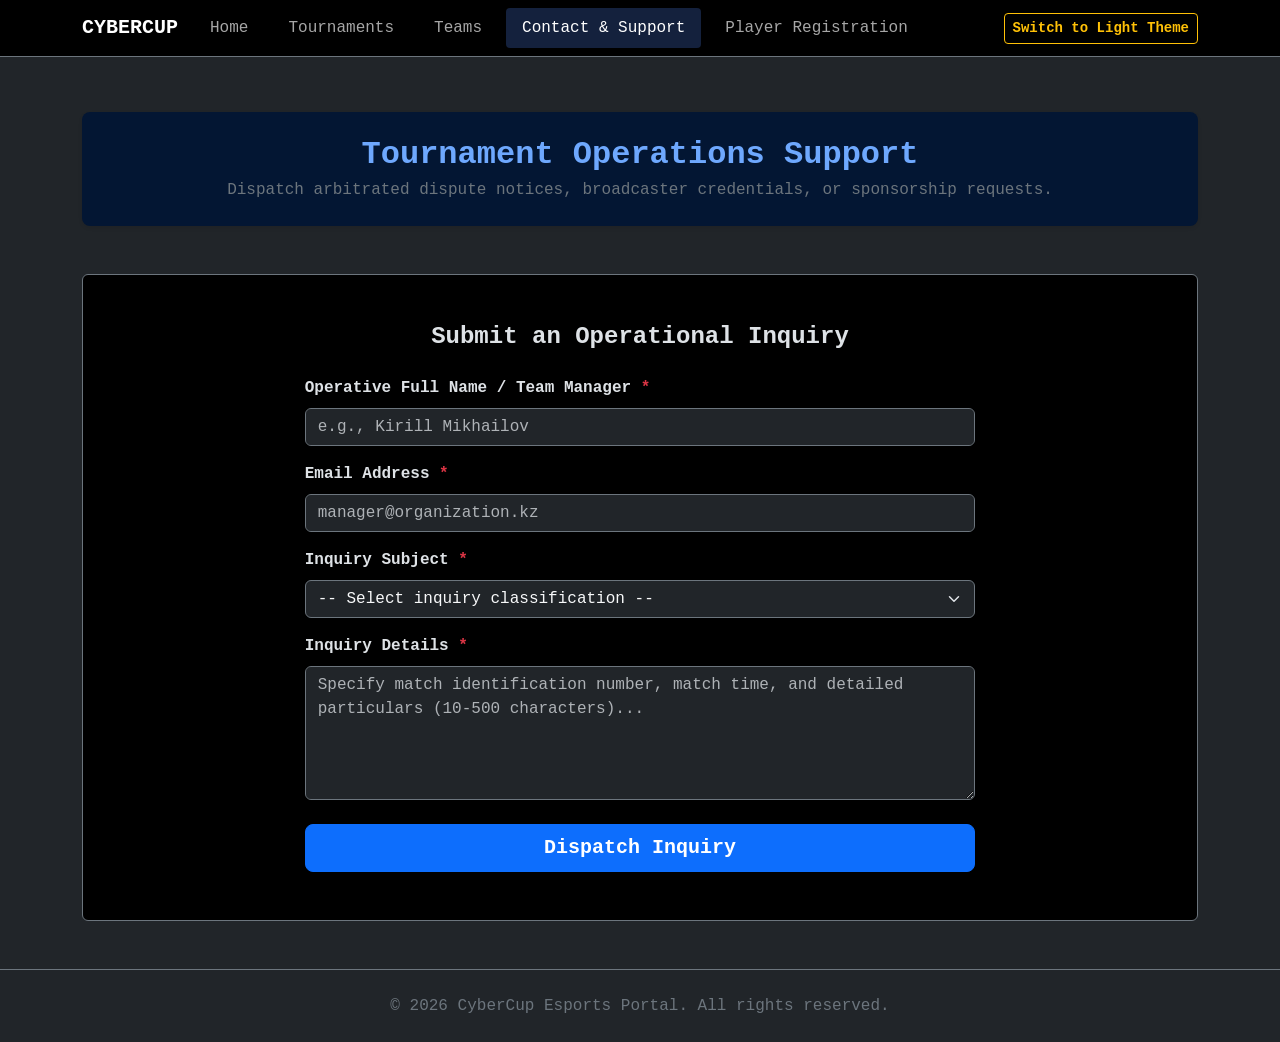
==== commit 7ce5eb29: "assignment 6" ====
--- a/contact.html
+++ b/contact.html
@@ -3,134 +3,96 @@
 <head>
     <meta charset="UTF-8">
     <meta name="viewport" content="width=device-width, initial-scale=1.0">
-    <title>CyberCup | Contact Us</title>
+    <title>CyberCup | Contact & Support</title>
     <link href="https://cdn.jsdelivr.net/npm/bootstrap@5.3.3/dist/css/bootstrap.min.css" rel="stylesheet">
     <link rel="stylesheet" href="css/style.css">
 </head>
-<body class="font-monospace bg-dark text-light">
+<body class="bg-dark text-light">
+
     <nav class="navbar navbar-expand-lg bg-black border-bottom border-secondary fixed-top">
         <div class="container">
             <a class="navbar-brand fw-bold text-uppercase" href="index.html">CyberCup</a>
-            <button class="navbar-toggler" type="button" data-bs-toggle="collapse" data-bs-target="#mainNavbar" aria-controls="mainNavbar" aria-expanded="false" aria-label="Toggle navigation">
+            <button class="navbar-toggler" type="button" data-bs-toggle="collapse" data-bs-target="#mainNavbar">
                 <span class="navbar-toggler-icon"></span>
             </button>
             <div class="collapse navbar-collapse" id="mainNavbar">
                 <ul class="navbar-nav me-auto mb-2 mb-lg-0 gap-lg-2">
+                    <li class="nav-item"><a class="nav-link px-3" href="index.html">Home</a></li>
                     <li class="nav-item"><a class="nav-link px-3" href="tournaments.html">Tournaments</a></li>
                     <li class="nav-item"><a class="nav-link px-3" href="teams.html">Teams</a></li>
-                    <li class="nav-item"><a class="nav-link active px-3" href="contact.html">Contact</a></li>
-                    <li class="nav-item"><a class="nav-link px-3" href="register.html">Register</a></li>
+                    <li class="nav-item"><a class="nav-link active px-3" href="contact.html">Contact & Support</a></li>
+                    <li class="nav-item"><a class="nav-link px-3" href="register.html">Player Registration</a></li>
                 </ul>
-                <ul class="navbar-nav mb-2 mb-lg-0 gap-lg-2">
-                    <li class="nav-item"><a class="nav-link px-3" href="interactive.html">Settings</a></li>
-                </ul>
+                <button id="themeToggleBtn" type="button" class="btn btn-outline-warning btn-sm fw-bold">Switch to Light Theme</button>
             </div>
         </div>
     </nav>
 
-    <main class="container pt-5 mt-5 d-flex flex-column gap-4">
-        <section class="card bg-primary-subtle text-primary-emphasis border-0 py-5 px-3 text-center rounded-3">
-            <div class="card-body">
-                <h1 class="display-6 fw-bold mb-3">Get in Touch</h1>
-                <p class="lead mx-auto mb-0" style="max-width: 750px;">
-                    Have questions about upcoming tournaments, sponsorship, or team registration? Send us a message!
-                </p>
-            </div>
-        </section>
+    <main class="container pt-5 mt-5 d-flex flex-column gap-5 mb-5">
 
-        <section class="card bg-black border-secondary p-4 text-center">
-            <div class="card-body py-2">
-                <p class="fs-6 mb-2">Organizer Email: <a href="mailto:esports@cybercup.kz" class="link-info text-decoration-none">esports@cybercup.kz</a></p>
-                <p class="fs-6 mb-2">Support Phone: <a href="tel:+77676712345" class="link-light text-decoration-none">+7 (767) 671-23-45</a></p>
-                <p class="fs-6 mb-0 text-secondary">Follow Us: <span class="text-light">Telegram | YouTube | Discord</span></p>
-            </div>
-        </section>
+        <header class="card bg-primary-subtle text-primary-emphasis border-0 py-4 px-3 text-center rounded-3 shadow-sm mt-3">
+            <h1 class="h2 fw-bold mb-1">Tournament Operations Support</h1>
+            <p class="mb-0 text-secondary">Dispatch arbitrated dispute notices, broadcaster credentials, or sponsorship requests.</p>
+        </header>
 
         <section class="card bg-black border-secondary p-4 p-md-5">
-            <h2 class="h4 fw-bold mb-4 text-center">Send Us a Direct Message</h2>
+            <h2 class="h4 fw-bold mb-4 text-center">Submit an Operational Inquiry</h2>
 
-            <div id="contactSuccessAlert" class="alert alert-success d-none text-center" role="alert">
-                <strong>Thank you!</strong> Your message has been sent successfully. Our support team will reply within 24 hours.
+            <div id="formSuccessBox" class="alert alert-success text-center mb-4" role="alert" style="display: none;">
+                <h3 class="h5 fw-bold mb-1">Inquiry Dispatched Successfully!</h3>
+                <p class="mb-0 small text-dark"><strong>[Frontend Simulation Notice]:</strong> Form validated client-side via jQuery. No backend submission was processed.</p>
             </div>
 
             <div class="row justify-content-center">
                 <div class="col-12 col-md-10 col-lg-8">
-                    <form id="contactForm" class="needs-validation" novalidate>
+                    <form id="validatedContactForm" novalidate>
+
                         <div class="mb-3">
-                            <label for="contactName" class="form-label fw-semibold">Your Full Name / Nickname <span class="text-danger">*</span></label>
-                            <input type="text"
-                                   class="form-control bg-dark text-light border-secondary"
-                                   id="contactName"
-                                   name="contactName"
-                                   placeholder="e.g. Alexander “s1mple” Kostylev"
-                                   minlength="2"
-                                   required>
-                            <div class="form-text text-secondary">Minimum 2 characters required.</div>
-                            <div class="valid-feedback">Looks good!</div>
-                            <div class="invalid-feedback">Please enter your name (at least 2 characters).</div>
+                            <label for="contactFullName" class="form-label fw-semibold">Operative Full Name / Team Manager <span class="text-danger">*</span></label>
+                            <input type="text" class="form-control bg-dark text-light border-secondary" id="contactFullName" placeholder="e.g., Kirill Mikhailov">
+                            <div class="invalid-feedback">Name must be at least 2 characters long.</div>
                         </div>
 
                         <div class="mb-3">
-                            <label for="contactEmail" class="form-label fw-semibold">Email Address <span class="text-danger">*</span></label>
-                            <input type="email"
-                                   class="form-control bg-dark text-light border-secondary"
-                                   id="contactEmail"
-                                   name="contactEmail"
-                                   placeholder="player@example.com"
-                                   required>
-                            <div class="form-text text-secondary">We'll never share your email with anyone else.</div>
-                            <div class="valid-feedback">Valid email format.</div>
-                            <div class="invalid-feedback">Please provide a valid email address (e.g., name@domain.com).</div>
+                            <label for="contactEmailAddr" class="form-label fw-semibold">Email Address <span class="text-danger">*</span></label>
+                            <input type="email" class="form-control bg-dark text-light border-secondary" id="contactEmailAddr" placeholder="manager@organization.kz">
+                            <div class="invalid-feedback">Please enter a valid email address.</div>
+                        </div>
+
+                        <div class="mb-3">
+                            <label for="contactSubjectSelect" class="form-label fw-semibold">Inquiry Subject <span class="text-danger">*</span></label>
+                            <select class="form-select bg-dark text-light border-secondary" id="contactSubjectSelect">
+                                <option value="" selected disabled>-- Select inquiry classification --</option>
+                                <option value="rules">Tournament Rules & Anti-Cheat Appeal</option>
+                                <option value="roster">Roster Emergency Substitution</option>
+                                <option value="broadcast">Broadcaster & Media Accreditation</option>
+                                <option value="sponsorship">Commercial Sponsorship</option>
+                            </select>
+                            <div class="invalid-feedback">Please select an inquiry subject from the list.</div>
                         </div>
 
                         <div class="mb-4">
-                            <label for="contactMessage" class="form-label fw-semibold">Message <span class="text-danger">*</span></label>
-                            <textarea class="form-control bg-dark text-light border-secondary"
-                                      id="contactMessage"
-                                      name="contactMessage"
-                                      rows="5"
-                                      minlength="10"
-                                      maxlength="500"
-                                      placeholder="Describe your inquiry, tournament feedback or partnership proposal..."
-                                      required></textarea>
-                            <div class="form-text text-secondary">Must be between 10 and 500 characters.</div>
-                            <div class="valid-feedback">Message length is appropriate!</div>
-                            <div class="invalid-feedback">Your message must be between 10 and 500 characters long.</div>
+                            <label for="contactMessageText" class="form-label fw-semibold">Inquiry Details <span class="text-danger">*</span></label>
+                            <textarea class="form-control bg-dark text-light border-secondary" id="contactMessageText" rows="5" placeholder="Specify match identification number, match time, and detailed particulars (10-500 characters)..."></textarea>
+                            <div class="invalid-feedback">Message must be between 10 and 500 characters.</div>
                         </div>
 
                         <div class="d-grid">
-                            <button type="submit" class="btn btn-primary btn-lg fw-bold">Send Message</button>
+                            <button type="submit" class="btn btn-primary btn-lg fw-bold">Dispatch Inquiry</button>
                         </div>
                     </form>
                 </div>
             </div>
         </section>
 
-        <footer class="text-center py-4 text-secondary border-top border-secondary mt-2">
-            <p class="mb-0">&copy; 2026 CyberCup Esports Portal. All rights reserved.</p>
-        </footer>
-
     </main>
 
+    <footer class="footer text-center py-4 text-secondary border-top border-secondary">
+        <p class="mb-0">&copy; 2026 CyberCup Esports Portal. All rights reserved.</p>
+    </footer>
+
+    <script src="https://code.jquery.com/jquery-3.7.1.min.js"></script>
     <script src="https://cdn.jsdelivr.net/npm/bootstrap@5.3.3/dist/js/bootstrap.bundle.min.js"></script>
-
-    <script>
-        const contactForm = document.getElementById('contactForm');
-        const contactAlert = document.getElementById('contactSuccessAlert');
-
-        contactForm.addEventListener('submit', function (event) {
-            event.preventDefault();
-            event.stopPropagation();
-
-            if (!contactForm.checkValidity()) {
-                contactForm.classList.add('was-validated');
-                contactAlert.classList.add('d-none');
-            } else {
-                contactForm.classList.remove('was-validated');
-                contactAlert.classList.remove('d-none');
-                contactForm.reset();
-            }
-        });
-    </script>
+    <script src="js/main.js"></script>
 </body>
 </html>
--- a/css/style.css
+++ b/css/style.css
@@ -1,14 +1,72 @@
 body {
-    font-family: monospace, sans-serif;
+    font-family: monospace, -apple-system, BlinkMacSystemFont, "Segoe UI", Roboto, sans-serif;
+    transition: background-color 0.25s ease, color 0.25s ease;
+}
+
+body.light-theme {
+    background-color: #f8f9fa !important;
+    color: #121416 !important;
+}
+
+body.light-theme .navbar,
+body.light-theme .card,
+body.light-theme .footer {
+    background-color: #ffffff !important;
+    color: #121416 !important;
+    border-color: #dee2e6 !important;
+}
+
+body.light-theme .form-control,
+body.light-theme .form-select {
+    background-color: #ffffff !important;
+    color: #121416 !important;
+    border-color: #ced4da !important;
+}
+
+body.light-theme .list-group-item {
+    background-color: #ffffff !important;
+    color: #121416 !important;
+    border-color: #dee2e6 !important;
+}
+
+a:focus-visible,
+button:focus-visible,
+input:focus-visible,
+select:focus-visible,
+textarea:focus-visible {
+    outline: 3px solid #ffc107 !important;
+    outline-offset: 2px !important;
 }
 
 .navbar .nav-link {
     border-radius: 4px;
-    transition: background-color 0.2s ease;
+    transition: background-color 0.2s ease, color 0.2s ease;
 }
 
 .navbar .nav-link:hover,
 .navbar .nav-link.active {
     background-color: #14213d;
-    color: #fff !important;
+    color: #ffffff !important;
 }
+
+body.light-theme .navbar .nav-link:hover,
+body.light-theme .navbar .nav-link.active {
+    background-color: #0d6efd;
+    color: #ffffff !important;
+}
+
+.faq-toggle .faq-icon {
+    font-size: 1.25rem;
+    line-height: 1;
+    transition: transform 0.2s ease;
+}
+
+.faq-answer {
+    display: none;
+}
+
+.category-filter-btn.active {
+    background-color: #0d6efd !important;
+    color: #ffffff !important;
+    border-color: #0d6efd !important;
+}
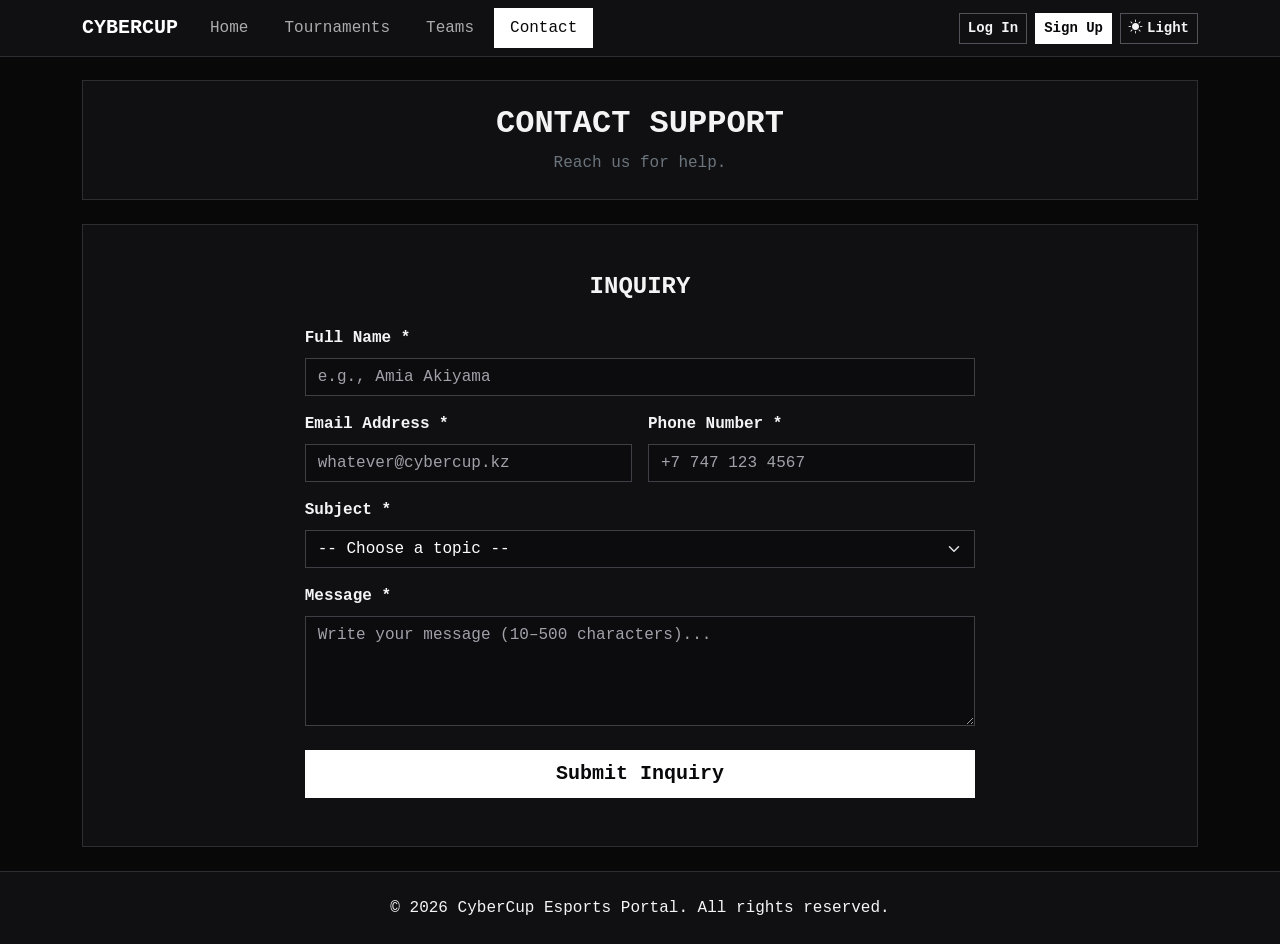
==== commit 2ab0076b: "final exam version" ====
--- a/contact.html
+++ b/contact.html
@@ -4,95 +4,98 @@
     <meta charset="UTF-8">
     <meta name="viewport" content="width=device-width, initial-scale=1.0">
     <title>CyberCup | Contact & Support</title>
-    <link href="https://cdn.jsdelivr.net/npm/bootstrap@5.3.3/dist/css/bootstrap.min.css" rel="stylesheet">
+    <link href="https://cdn.jsdelivr.net/npm/bootstrap@5.3.9/dist/css/bootstrap.min.css" rel="stylesheet">
+    <link href="https://cdn.jsdelivr.net/npm/bootstrap-icons@1.13.2/font/bootstrap-icons.min.css" rel="stylesheet">
     <link rel="stylesheet" href="css/style.css">
 </head>
-<body class="bg-dark text-light">
-
-    <nav class="navbar navbar-expand-lg bg-black border-bottom border-secondary fixed-top">
+<body>
+    <nav class="navbar navbar-expand-lg cc-surface border-bottom fixed-top">
         <div class="container">
             <a class="navbar-brand fw-bold text-uppercase" href="index.html">CyberCup</a>
-            <button class="navbar-toggler" type="button" data-bs-toggle="collapse" data-bs-target="#mainNavbar">
+            <button class="navbar-toggler" type="button" data-bs-toggle="collapse" data-bs-target="#mainNavbar" aria-controls="mainNavbar" aria-expanded="false" aria-label="Toggle navigation">
                 <span class="navbar-toggler-icon"></span>
             </button>
             <div class="collapse navbar-collapse" id="mainNavbar">
-                <ul class="navbar-nav me-auto mb-2 mb-lg-0 gap-lg-2">
+                <ul class="navbar-nav me-auto mb-2 mb-lg-0 gap-lg-1">
                     <li class="nav-item"><a class="nav-link px-3" href="index.html">Home</a></li>
                     <li class="nav-item"><a class="nav-link px-3" href="tournaments.html">Tournaments</a></li>
                     <li class="nav-item"><a class="nav-link px-3" href="teams.html">Teams</a></li>
-                    <li class="nav-item"><a class="nav-link active px-3" href="contact.html">Contact & Support</a></li>
-                    <li class="nav-item"><a class="nav-link px-3" href="register.html">Player Registration</a></li>
+                    <li class="nav-item"><a class="nav-link px-3" href="contact.html">Contact</a></li>
                 </ul>
-                <button id="themeToggleBtn" type="button" class="btn btn-outline-warning btn-sm fw-bold">Switch to Light Theme</button>
+                <div class="d-flex align-items-center gap-2 mt-2 mt-lg-0 flex-wrap">
+                    <a id="navLoginLink" class="btn btn-cc-outline btn-sm fw-semibold btn-animated" href="auth.html#loginSection">Log In</a>
+                    <a id="navRegisterLink" class="btn btn-cc-solid btn-sm fw-semibold btn-animated" href="auth.html#signupSection">Sign Up</a>
+                    <button id="themeToggleBtn" type="button" class="btn btn-cc-outline btn-sm fw-semibold btn-animated">
+                        <i id="themeIcon" class="bi bi-sun-fill theme-icon me-1"></i><span id="themeLabel">Light</span>
+                    </button>
+                </div>
             </div>
         </div>
     </nav>
 
-    <main class="container pt-5 mt-5 d-flex flex-column gap-5 mb-5">
-
-        <header class="card bg-primary-subtle text-primary-emphasis border-0 py-4 px-3 text-center rounded-3 shadow-sm mt-3">
-            <h1 class="h2 fw-bold mb-1">Tournament Operations Support</h1>
-            <p class="mb-0 text-secondary">Dispatch arbitrated dispute notices, broadcaster credentials, or sponsorship requests.</p>
+    <main class="container pt-5 mt-3 d-flex flex-column gap-4 mb-4">
+        <header class="card cc-surface border p-4 text-center mt-3">
+            <h1 class="h2 fw-bold text-uppercase mb-2">Contact Support</h1>
+            <p class="text-secondary mb-0">Reach us for help.</p>
         </header>
 
-        <section class="card bg-black border-secondary p-4 p-md-5">
-            <h2 class="h4 fw-bold mb-4 text-center">Submit an Operational Inquiry</h2>
-
-            <div id="formSuccessBox" class="alert alert-success text-center mb-4" role="alert" style="display: none;">
-                <h3 class="h5 fw-bold mb-1">Inquiry Dispatched Successfully!</h3>
-                <p class="mb-0 small text-dark"><strong>[Frontend Simulation Notice]:</strong> Form validated client-side via jQuery. No backend submission was processed.</p>
+        <section class="card cc-surface border p-4 p-md-5">
+            <h2 class="h4 fw-bold text-uppercase mb-4 text-center">Inquiry</h2>
+            <div id="contactSuccessAlert" class="cc-alert p-3 text-center d-none mb-4" role="alert">
+                <strong>[SUCCESS]</strong> Your inquiry has been submitted.
             </div>
-
             <div class="row justify-content-center">
                 <div class="col-12 col-md-10 col-lg-8">
-                    <form id="validatedContactForm" novalidate>
-
+                    <form id="contactForm" novalidate>
                         <div class="mb-3">
-                            <label for="contactFullName" class="form-label fw-semibold">Operative Full Name / Team Manager <span class="text-danger">*</span></label>
-                            <input type="text" class="form-control bg-dark text-light border-secondary" id="contactFullName" placeholder="e.g., Kirill Mikhailov">
-                            <div class="invalid-feedback">Name must be at least 2 characters long.</div>
+                            <label for="contactName" class="form-label fw-semibold">Full Name *</label>
+                            <input type="text" id="contactName" class="form-control" placeholder="e.g., Amia Akiyama" required>
+                            <div id="contactNameErr" class="invalid-feedback">Full name must be at least 2 characters.</div>
                         </div>
-
+                        <div class="row g-3 mb-3">
+                            <div class="col-12 col-md-6">
+                                <label for="contactEmail" class="form-label fw-semibold">Email Address *</label>
+                                <input type="email" id="contactEmail" class="form-control" placeholder="whatever@cybercup.kz" required>
+                                <div id="contactEmailErr" class="invalid-feedback">Enter a valid email address.</div>
+                            </div>
+                            <div class="col-12 col-md-6">
+                                <label for="contactPhone" class="form-label fw-semibold">Phone Number *</label>
+                                <input type="tel" id="contactPhone" class="form-control" placeholder="+7 747 123 4567" required>
+                                <div id="contactPhoneErr" class="invalid-feedback">Enter a valid phone number (10–16 digits).</div>
+                            </div>
+                        </div>
                         <div class="mb-3">
-                            <label for="contactEmailAddr" class="form-label fw-semibold">Email Address <span class="text-danger">*</span></label>
-                            <input type="email" class="form-control bg-dark text-light border-secondary" id="contactEmailAddr" placeholder="manager@organization.kz">
-                            <div class="invalid-feedback">Please enter a valid email address.</div>
+                            <label for="contactSubject" class="form-label fw-semibold">Subject *</label>
+                            <select id="contactSubject" class="form-select" required>
+                                <option value="" selected disabled>-- Choose a topic --</option>
+                                <option value="accreditation">Team & Player Accreditation</option>
+                                <option value="dispute">Match Rules & Referee Dispute</option>
+                                <option value="media">Broadcaster & Press Pass</option>
+                                <option value="sponsor">Commercial Partnership</option>
+                            </select>
+                            <div id="contactSubjectErr" class="invalid-feedback">Please select an inquiry subject.</div>
                         </div>
-
-                        <div class="mb-3">
-                            <label for="contactSubjectSelect" class="form-label fw-semibold">Inquiry Subject <span class="text-danger">*</span></label>
-                            <select class="form-select bg-dark text-light border-secondary" id="contactSubjectSelect">
-                                <option value="" selected disabled>-- Select inquiry classification --</option>
-                                <option value="rules">Tournament Rules & Anti-Cheat Appeal</option>
-                                <option value="roster">Roster Emergency Substitution</option>
-                                <option value="broadcast">Broadcaster & Media Accreditation</option>
-                                <option value="sponsorship">Commercial Sponsorship</option>
-                            </select>
-                            <div class="invalid-feedback">Please select an inquiry subject from the list.</div>
+                        <div class="mb-4">
+                            <label for="contactMessage" class="form-label fw-semibold">Message *</label>
+                            <textarea id="contactMessage" class="form-control" rows="4" placeholder="Write your message (10–500 characters)..." required></textarea>
+                            <div id="contactMsgErr" class="invalid-feedback">Message must be between 10 and 500 characters.</div>
                         </div>
-
-                        <div class="mb-4">
-                            <label for="contactMessageText" class="form-label fw-semibold">Inquiry Details <span class="text-danger">*</span></label>
-                            <textarea class="form-control bg-dark text-light border-secondary" id="contactMessageText" rows="5" placeholder="Specify match identification number, match time, and detailed particulars (10-500 characters)..."></textarea>
-                            <div class="invalid-feedback">Message must be between 10 and 500 characters.</div>
-                        </div>
-
                         <div class="d-grid">
-                            <button type="submit" class="btn btn-primary btn-lg fw-bold">Dispatch Inquiry</button>
+                            <button type="submit" class="btn btn-cc-solid btn-lg fw-semibold btn-animated">Submit Inquiry</button>
                         </div>
                     </form>
                 </div>
             </div>
         </section>
-
     </main>
 
-    <footer class="footer text-center py-4 text-secondary border-top border-secondary">
-        <p class="mb-0">&copy; 2026 CyberCup Esports Portal. All rights reserved.</p>
+    <footer class="cc-surface border-top py-4 text-center text-secondary">
+        <div class="container">
+            <p class="mb-0">&copy; 2026 CyberCup Esports Portal. All rights reserved.</p>
+        </div>
     </footer>
 
-    <script src="https://code.jquery.com/jquery-3.7.1.min.js"></script>
-    <script src="https://cdn.jsdelivr.net/npm/bootstrap@5.3.3/dist/js/bootstrap.bundle.min.js"></script>
-    <script src="js/main.js"></script>
+    <script src="https://cdn.jsdelivr.net/npm/bootstrap@5.3.9/dist/js/bootstrap.bundle.min.js"></script>
+    <script src="js/script.js"></script>
 </body>
 </html>
--- a/css/style.css
+++ b/css/style.css
@@ -1,72 +1,237 @@
+*, *::before, *::after {
+    border-radius: 0 !important;
+}
+
 body {
-    font-family: monospace, -apple-system, BlinkMacSystemFont, "Segoe UI", Roboto, sans-serif;
+    font-family: "JetBrains Mono", "Fira Code", ui-monospace, SFMono-Regular, Menlo, Monaco, Consolas, monospace;
     transition: background-color 0.25s ease, color 0.25s ease;
-}
-
-body.light-theme {
-    background-color: #f8f9fa !important;
-    color: #121416 !important;
-}
-
-body.light-theme .navbar,
-body.light-theme .card,
-body.light-theme .footer {
+    min-height: 100vh;
+    display: flex;
+    flex-direction: column;
+}
+
+main {
+    flex: 1 0 auto;
+}
+
+[data-bs-theme="dark"] {
+    --bs-body-bg: #080808;
+    --bs-body-color: #f4f4f5;
+    --bs-border-color: #2e2e32;
+    --bs-secondary-color: #a1a1aa;
+}
+
+[data-bs-theme="dark"] body {
+    background-color: #080808;
+    color: #f4f4f5;
+}
+
+[data-bs-theme="dark"] .cc-surface {
+    background-color: #101012 !important;
+    border-color: #2e2e32 !important;
+    color: #f4f4f5 !important;
+}
+
+[data-bs-theme="dark"] .cc-card {
+    background-color: #151518 !important;
+    border-color: #2e2e32 !important;
+    color: #f4f4f5 !important;
+}
+
+[data-bs-theme="dark"] .form-control,
+[data-bs-theme="dark"] .form-select {
+    background-color: #0c0c0e !important;
+    border-color: #3f3f46 !important;
+    color: #ffffff !important;
+}
+
+[data-bs-theme="dark"] .form-control:focus,
+[data-bs-theme="dark"] .form-select:focus {
+    border-color: #ffffff !important;
+    box-shadow: none !important;
+}
+
+[data-bs-theme="light"] {
+    --bs-body-bg: #f4f4f5;
+    --bs-body-color: #09090b;
+    --bs-border-color: #d4d4d8;
+    --bs-secondary-color: #52525b;
+}
+
+[data-bs-theme="light"] body {
+    background-color: #f4f4f5;
+    color: #09090b;
+}
+
+[data-bs-theme="light"] .cc-surface {
     background-color: #ffffff !important;
-    color: #121416 !important;
-    border-color: #dee2e6 !important;
-}
-
-body.light-theme .form-control,
-body.light-theme .form-select {
+    border-color: #d4d4d8 !important;
+    color: #09090b !important;
+}
+
+[data-bs-theme="light"] .cc-card {
+    background-color: #fafafa !important;
+    border-color: #d4d4d8 !important;
+    color: #09090b !important;
+}
+
+[data-bs-theme="light"] .form-control,
+[data-bs-theme="light"] .form-select {
     background-color: #ffffff !important;
-    color: #121416 !important;
-    border-color: #ced4da !important;
-}
-
-body.light-theme .list-group-item {
-    background-color: #ffffff !important;
-    color: #121416 !important;
-    border-color: #dee2e6 !important;
-}
-
-a:focus-visible,
-button:focus-visible,
-input:focus-visible,
-select:focus-visible,
-textarea:focus-visible {
-    outline: 3px solid #ffc107 !important;
+    border-color: #a1a1aa !important;
+    color: #09090b !important;
+}
+
+[data-bs-theme="light"] .form-control:focus,
+[data-bs-theme="light"] .form-select:focus {
+    border-color: #09090b !important;
+    box-shadow: none !important;
+}
+
+[data-bs-theme="dark"] .btn-cc-solid {
+    background-color: #ffffff;
+    color: #09090b;
+    border: 1px solid #ffffff;
+}
+[data-bs-theme="dark"] .btn-cc-solid:hover {
+    background-color: #d4d4d8;
+    border-color: #d4d4d8;
+    color: #09090b;
+}
+
+[data-bs-theme="dark"] .btn-cc-outline {
+    background-color: transparent;
+    color: #f4f4f5;
+    border: 1px solid #52525b;
+}
+[data-bs-theme="dark"] .btn-cc-outline:hover {
+    background-color: #27272a;
+    border-color: #ffffff;
+    color: #ffffff;
+}
+
+[data-bs-theme="light"] .btn-cc-solid {
+    background-color: #09090b;
+    color: #ffffff;
+    border: 1px solid #09090b;
+}
+[data-bs-theme="light"] .btn-cc-solid:hover {
+    background-color: #27272a;
+    border-color: #27272a;
+    color: #ffffff;
+}
+
+[data-bs-theme="light"] .btn-cc-outline {
+    background-color: transparent;
+    color: #09090b;
+    border: 1px solid #a1a1aa;
+}
+[data-bs-theme="light"] .btn-cc-outline:hover {
+    background-color: #e4e4e7;
+    border-color: #09090b;
+    color: #09090b;
+}
+
+[data-bs-theme="dark"] .cc-alert {
+    background-color: #18181b;
+    color: #f4f4f5;
+    border: 1px solid #52525b;
+}
+[data-bs-theme="light"] .cc-alert {
+    background-color: #e4e4e7;
+    color: #09090b;
+    border: 1px solid #a1a1aa;
+}
+
+[data-bs-theme="dark"] a:focus-visible,
+[data-bs-theme="dark"] button:focus-visible,
+[data-bs-theme="dark"] input:focus-visible,
+[data-bs-theme="dark"] select:focus-visible,
+[data-bs-theme="dark"] textarea:focus-visible {
+    outline: 2px solid #ffffff !important;
     outline-offset: 2px !important;
 }
 
+[data-bs-theme="light"] a:focus-visible,
+[data-bs-theme="light"] button:focus-visible,
+[data-bs-theme="light"] input:focus-visible,
+[data-bs-theme="light"] select:focus-visible,
+[data-bs-theme="light"] textarea:focus-visible {
+    outline: 2px solid #09090b !important;
+    outline-offset: 2px !important;
+}
+
 .navbar .nav-link {
-    border-radius: 4px;
     transition: background-color 0.2s ease, color 0.2s ease;
 }
 
-.navbar .nav-link:hover,
-.navbar .nav-link.active {
-    background-color: #14213d;
+[data-bs-theme="dark"] .navbar .nav-link:hover,
+[data-bs-theme="dark"] .navbar .nav-link.active {
+    background-color: #ffffff;
+    color: #09090b !important;
+}
+
+[data-bs-theme="light"] .navbar .nav-link:hover,
+[data-bs-theme="light"] .navbar .nav-link.active {
+    background-color: #09090b;
     color: #ffffff !important;
 }
 
-body.light-theme .navbar .nav-link:hover,
-body.light-theme .navbar .nav-link.active {
-    background-color: #0d6efd;
-    color: #ffffff !important;
-}
-
-.faq-toggle .faq-icon {
-    font-size: 1.25rem;
-    line-height: 1;
-    transition: transform 0.2s ease;
-}
-
-.faq-answer {
-    display: none;
-}
-
-.category-filter-btn.active {
-    background-color: #0d6efd !important;
-    color: #ffffff !important;
-    border-color: #0d6efd !important;
-}
+.cc-hover-card {
+    transition: transform 0.2s ease, border-color 0.2s ease, box-shadow 0.2s ease;
+}
+
+[data-bs-theme="dark"] .cc-hover-card:hover {
+    transform: translateY(-4px);
+    border-color: #ffffff !important;
+    box-shadow: 4px 4px 0px #27272a;
+}
+
+[data-bs-theme="light"] .cc-hover-card:hover {
+    transform: translateY(-4px);
+    border-color: #09090b !important;
+    box-shadow: 4px 4px 0px #d4d4d8;
+}
+
+.btn-animated {
+    transition: transform 0.15s ease, background-color 0.15s ease;
+}
+
+.btn-animated:hover {
+    transform: translateY(-2px);
+}
+
+.theme-icon {
+    display: inline-block;
+    transition: transform 0.4s cubic-bezier(0.34, 1.56, 0.64, 1);
+}
+
+#themeToggleBtn:hover .theme-icon {
+    transform: rotate(180deg);
+}
+
+@keyframes fadeSlideUp {
+    from {
+        opacity: 0;
+        transform: translateY(10px);
+    }
+    to {
+        opacity: 1;
+        transform: translateY(0);
+    }
+}
+
+.fade-in-up {
+    animation: fadeSlideUp 0.35s ease forwards;
+}
+
+.team-logo-img {
+    width: 88px;
+    height: 88px;
+    object-fit: contain;
+    transition: transform 0.25s ease;
+}
+
+.cc-hover-card:hover .team-logo-img {
+    transform: scale(1.06);
+}
